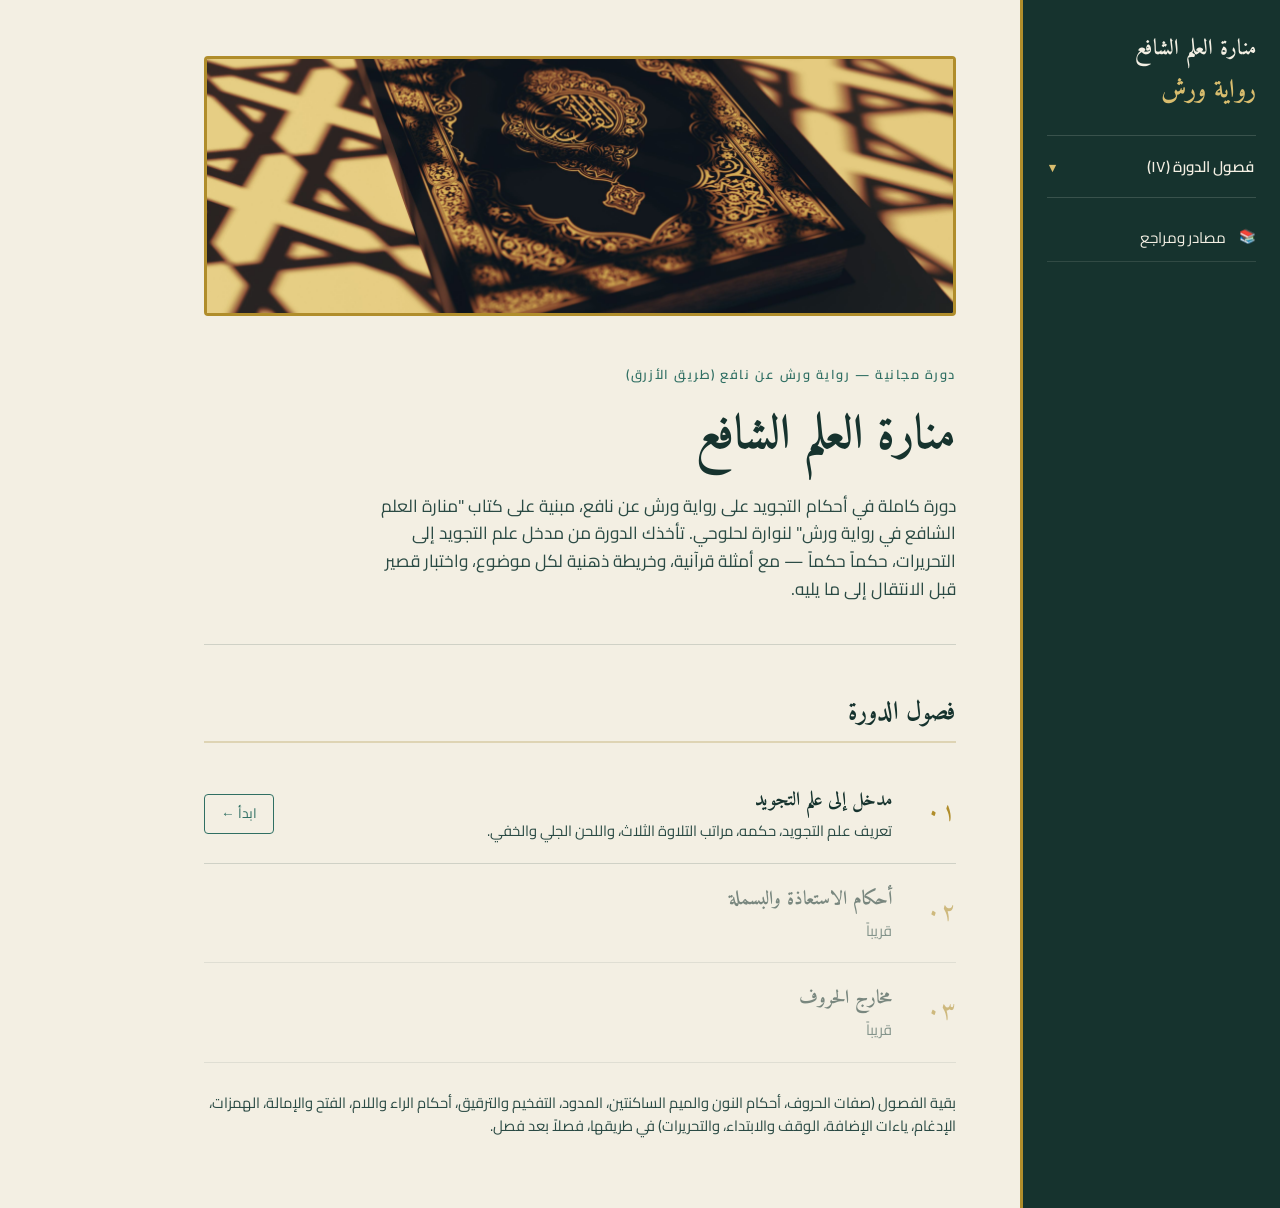
==== index.html @ 89c5d37a "Add files via upload" ====
<!DOCTYPE html>
<html lang="ar" dir="rtl">
<head>
<meta charset="UTF-8">
<meta name="viewport" content="width=device-width, initial-scale=1.0">
<title>منارة العلم الشافع — دورة رواية ورش عن نافع</title>
<link rel="stylesheet" href="style.css">
</head>
<body>

<div class="shell">
  <aside class="sidebar">
    <p class="brand">منارة العلم الشافع<span>رواية ورش</span></p>

    <button class="lessons-toggle" id="lessons-toggle-btn" onclick="toggleLessons()">
      <span>فصول الدورة (١٧)</span>
      <span class="chevron">▾</span>
    </button>
    <div class="lessons-list" id="lessons-list">
    <nav>
      <a class="chapter" href="madkhal.html" data-chapter="madkhal"><span class="num">٠١</span> مدخل إلى علم التجويد <span class="check">✓</span></a>
      <span class="chapter" style="opacity:.5"><span class="num">٠٢</span> الاستعاذة والبسملة (قريباً)</span>
      <span class="chapter" style="opacity:.5"><span class="num">٠٣</span> مخارج الحروف (قريباً)</span>
      <span class="chapter" style="opacity:.5"><span class="num">٠٤</span> صفات الحروف (قريباً)</span>
      <span class="chapter" style="opacity:.5"><span class="num">٠٥</span> النون الساكنة والتنوين (قريباً)</span>
      <span class="chapter" style="opacity:.5"><span class="num">٠٦</span> الميم الساكنة (قريباً)</span>
      <span class="chapter" style="opacity:.5"><span class="num">٠٧</span> المدود (قريباً)</span>
      <span class="chapter" style="opacity:.5"><span class="num">٠٨</span> التفخيم والترقيق (قريباً)</span>
      <span class="chapter" style="opacity:.5"><span class="num">٠٩</span> أحكام الراء (قريباً)</span>
      <span class="chapter" style="opacity:.5"><span class="num">١٠</span> أحكام اللام (قريباً)</span>
      <span class="chapter" style="opacity:.5"><span class="num">١١</span> الفتح والإمالة (قريباً)</span>
      <span class="chapter" style="opacity:.5"><span class="num">١٢</span> همزة الوصل (قريباً)</span>
      <span class="chapter" style="opacity:.5"><span class="num">١٣</span> همزة القطع (قريباً)</span>
      <span class="chapter" style="opacity:.5"><span class="num">١٤</span> الإدغام (قريباً)</span>
      <span class="chapter" style="opacity:.5"><span class="num">١٥</span> ياءات الإضافة (قريباً)</span>
      <span class="chapter" style="opacity:.5"><span class="num">١٦</span> الوقف والابتداء (قريباً)</span>
      <span class="chapter" style="opacity:.5"><span class="num">١٧</span> التحريرات (قريباً)</span>
    </nav>
    </div>
    <div class="sidebar-links">
      <a class="chapter" href="resources.html"><span class="num">📚</span> مصادر ومراجع</a>
    </div>
  </aside>

  <main>
    <section class="hero">
      <img class="header-photo" src="header.jpg" alt="صورة رأسية لموقع منارة العلم الشافع">
      <p class="eyebrow">دورة مجانية — رواية ورش عن نافع (طريق الأزرق)</p>
      <h1>منارة العلم الشافع</h1>
      <p class="lead">دورة كاملة في أحكام التجويد على رواية ورش عن نافع، مبنية على كتاب "منارة
        العلم الشافع في رواية ورش" لنوارة لحلوحي. تأخذك الدورة من مدخل علم التجويد إلى
        التحريرات، حكماً حكماً — مع أمثلة قرآنية، وخريطة ذهنية لكل موضوع، واختبار قصير قبل
        الانتقال إلى ما يليه.</p>
    </section>

    <h2>فصول الدورة</h2>
    <div class="toc">

      <div class="toc-item">
        <div class="num">٠١</div>
        <div class="body">
          <h3>مدخل إلى علم التجويد</h3>
          <p>تعريف علم التجويد، حكمه، مراتب التلاوة الثلاث، واللحن الجلي والخفي.</p>
        </div>
        <a class="go" href="madkhal.html">ابدأ ←</a>
      </div>

      <div class="toc-item" style="opacity:.55">
        <div class="num">٠٢</div>
        <div class="body">
          <h3>أحكام الاستعاذة والبسملة</h3>
          <p>قريباً</p>
        </div>
      </div>

      <div class="toc-item" style="opacity:.55">
        <div class="num">٠٣</div>
        <div class="body">
          <h3>مخارج الحروف</h3>
          <p>قريباً</p>
        </div>
      </div>

    </div>

    <p style="margin-top:28px; color:var(--ink-soft); font-size:0.92rem;">بقية الفصول (صفات
      الحروف، أحكام النون والميم الساكنتين، المدود، التفخيم والترقيق، أحكام الراء واللام،
      الفتح والإمالة، الهمزات، الإدغام، ياءات الإضافة، الوقف والابتداء، والتحريرات) في طريقها،
      فصلاً بعد فصل.</p>
  </main>
</div>

<script src="main.js"></script>
</body>
</html>
---- style.css ----
/* ============================================================
   Ahkam al-Tajweed — Course design system
   A manuscript-inspired identity: parchment page, deep teal ink,
   brass-gold accents, radial "illuminated" mind-map diagrams.
   ============================================================ */

@import url('https://fonts.googleapis.com/css2?family=Amiri:wght@400;700&family=Cairo:wght@400;500;600;700&display=swap');

:root{
  --ink:        #16332E;
  --ink-soft:   #2A4A44;
  --paper:      #F3EFE3;
  --paper-2:    #E9E2CC;
  --paper-3:    #DED4B4;
  --gold:       #B08D2B;
  --gold-light: #D9BD6E;
  --teal:       #2F6F63;
  --teal-light: #4C8C7E;
  --correct:    #3E7A4E;
  --wrong:      #A13D3D;

  --font-display: 'Amiri', serif;
  --font-arabic:  'Amiri', serif;
  --font-body:    'Cairo', sans-serif;

  --radius: 4px;
  --border: 1px solid rgba(22,51,46,0.16);
}

*{ box-sizing: border-box; }

html{ scroll-behavior: smooth; }

body{
  margin:0;
  background: var(--paper);
  color: var(--ink);
  font-family: var(--font-body);
  line-height: 1.6;
  -webkit-font-smoothing: antialiased;
}

a{ color: var(--teal); text-decoration: none; }
a:hover{ color: var(--gold); }
a:focus-visible, button:focus-visible, input:focus-visible{
  outline: 2px solid var(--gold);
  outline-offset: 2px;
}

img, svg{ max-width: 100%; }

/* ---------- layout shell ---------- */
.shell{
  display: grid;
  grid-template-columns: 260px 1fr;
  min-height: 100vh;
}

@media (max-width: 860px){
  .shell{ grid-template-columns: 1fr; }
}

.sidebar{
  background: var(--ink);
  color: var(--paper);
  padding: 32px 24px;
  border-inline-end: 3px solid var(--gold);
}

@media (max-width: 860px){
  .sidebar{ border-inline-end:none; border-bottom: 3px solid var(--gold); }
}

.sidebar .brand{
  font-family: var(--font-display);
  font-size: 1.35rem;
  font-weight: 600;
  letter-spacing: 0.01em;
  color: var(--paper);
  margin: 0 0 2px;
}

.sidebar .brand span{
  display:block;
  font-family: var(--font-arabic);
  font-size: 1.6rem;
  color: var(--gold-light);
  margin-top: 4px;
}

.sidebar nav{ margin-top: 0; }

.lessons-toggle{
  display:flex;
  justify-content:space-between;
  align-items:center;
  gap: 10px;
  width:100%;
  background:none;
  border:none;
  border-top: 1px solid rgba(243,239,227,0.16);
  border-bottom: 1px solid rgba(243,239,227,0.16);
  color: var(--paper);
  font-family: var(--font-body);
  font-size: 0.95rem;
  font-weight:600;
  text-align: right;
  padding: 16px 2px;
  margin-top: 24px;
  cursor:pointer;
}
.lessons-toggle:hover{ color: var(--gold-light); }
.lessons-toggle .chevron{
  color: var(--gold-light);
  font-size: 0.8rem;
  flex-shrink:0;
  transition: transform .25s ease;
}
.lessons-toggle.open .chevron{ transform: rotate(180deg); }

.lessons-list{
  max-height: 0;
  overflow: hidden;
  transition: max-height .35s ease;
}
.lessons-list.open{ max-height: 900px; }

.sidebar-links{ margin-top: 18px; }

.sidebar .chapter{
  display:block;
  padding: 10px 0;
  border-bottom: 1px solid rgba(243,239,227,0.12);
  color: var(--paper);
  font-size: 0.95rem;
  display:flex;
  align-items:center;
  gap:10px;
}

.sidebar .chapter .num{
  font-family: var(--font-display);
  color: var(--gold-light);
  font-size: 0.85rem;
  min-width: 20px;
}

.sidebar .chapter:hover{ color: var(--gold-light); }
.sidebar .chapter.active{ color: var(--gold-light); font-weight:600; }
.sidebar .chapter .check{
  margin-inline-start:auto;
  color: var(--gold-light);
  font-size: 0.85rem;
  opacity: 0;
}
.sidebar .chapter.done .check{ opacity: 1; }

.sidebar .back{
  display:inline-block;
  margin-top: 28px;
  font-size: 0.85rem;
  color: var(--paper-3);
}

main{ padding: 56px 64px; max-width: 880px; }
@media (max-width: 860px){ main{ padding: 36px 24px; } }

/* ---------- header photo ---------- */
.header-photo{
  width: 100%;
  height: 260px;
  object-fit: cover;
  border-radius: var(--radius);
  border: 3px solid var(--gold);
  margin-bottom: 28px;
}
@media (max-width: 860px){
  .header-photo{ height: 180px; }
}

/* ---------- hero ---------- */
.hero{ position: relative; padding-bottom: 24px; margin-bottom: 40px; border-bottom: var(--border); }

.hero .eyebrow{
  font-size: 0.8rem;
  letter-spacing: 0.12em;
  text-transform: uppercase;
  color: var(--teal);
  font-weight: 600;
}

.hero h1{
  font-family: var(--font-display);
  font-size: clamp(2.1rem, 4vw, 3rem);
  margin: 10px 0 6px;
  font-weight: 600;
  color: var(--ink);
}

.hero .arabic-word{
  font-family: var(--font-arabic);
  font-size: clamp(2.6rem, 6vw, 4.2rem);
  color: var(--gold);
  line-height: 1;
  margin: 4px 0 18px;
}

.hero p.lead{
  font-size: 1.08rem;
  max-width: 60ch;
  color: var(--ink-soft);
}

/* ---------- content blocks ---------- */
h2{
  font-family: var(--font-display);
  font-size: 1.6rem;
  margin-top: 48px;
  padding-bottom: 8px;
  border-bottom: 2px solid var(--paper-3);
  font-weight: 600;
}

h3{ font-family: var(--font-display); font-size: 1.2rem; font-weight: 600; margin-top: 28px; }

.card{
  background: var(--paper-2);
  border: var(--border);
  border-radius: var(--radius);
  padding: 22px 24px;
  margin: 18px 0;
}

.rule-card{
  background: var(--paper-2);
  border-inline-start: 4px solid var(--gold);
  border-radius: var(--radius);
  padding: 18px 22px;
  margin: 16px 0;
}

.rule-card h3{ margin-top:0; display:flex; gap:12px; align-items:baseline; }
.rule-card .arabic{ font-family: var(--font-arabic); font-size: 1.4rem; color: var(--teal); }

.example{
  font-family: var(--font-arabic);
  font-size: 1.6rem;
  color: var(--ink);
  background: var(--paper);
  border: 1px dashed var(--paper-3);
  border-radius: var(--radius);
  padding: 12px 16px;
  margin: 10px 0;
  direction: rtl;
}

.example .translit{
  display:block;
  font-family: var(--font-body);
  font-size: 0.85rem;
  color: var(--ink-soft);
  margin-top: 6px;
}

table.letters{
  border-collapse: collapse;
  margin: 14px 0;
}
table.letters td{
  font-family: var(--font-arabic);
  font-size: 1.5rem;
  padding: 6px 12px;
  border: 1px solid var(--paper-3);
  text-align:center;
}

/* chapter index on homepage */
.toc{ margin-top: 20px; }
.toc-item{
  display:flex;
  align-items:center;
  gap: 20px;
  padding: 20px 0;
  border-bottom: var(--border);
}
.toc-item .num{
  font-family: var(--font-display);
  font-size: 1.6rem;
  color: var(--gold);
  min-width: 44px;
}
.toc-item .body{ flex:1; }
.toc-item h3{ margin: 0 0 4px; }
.toc-item p{ margin:0; color: var(--ink-soft); font-size: 0.92rem; }
.toc-item .go{
  border: 1px solid var(--teal);
  color: var(--teal);
  padding: 8px 16px;
  border-radius: var(--radius);
  font-size: 0.85rem;
  white-space: nowrap;
}
.toc-item .go:hover{ background: var(--teal); color: var(--paper); }

/* mind map section */
.mindmap-wrap{
  background: var(--paper);
  border: var(--border);
  border-radius: var(--radius);
  padding: 12px;
  margin: 20px 0 8px;
}

/* ---------- resources page ---------- */
.resource-card{
  background: var(--paper-2);
  border: var(--border);
  border-radius: var(--radius);
  padding: 22px 24px;
  margin: 18px 0;
}
.resource-card h3{ margin-top:0; }
.resource-card .meta{
  font-size: 0.85rem;
  color: var(--teal);
  font-weight: 600;
  margin-bottom: 10px;
}
.resource-card .level{
  display:inline-block;
  background: var(--paper);
  border: 1px solid var(--gold);
  color: var(--gold);
  font-size: 0.75rem;
  padding: 2px 10px;
  border-radius: 20px;
  margin-inline-start: 8px;
}
.resource-links{ display:flex; flex-wrap:wrap; gap:10px; margin-top: 14px; }
.resource-links a{
  border: 1px solid var(--teal);
  color: var(--teal);
  padding: 7px 14px;
  border-radius: var(--radius);
  font-size: 0.85rem;
}
.resource-links a:hover{ background: var(--teal); color: var(--paper); }

/* ---------- quiz ---------- */
.quiz-question{
  background: var(--paper-2);
  border: var(--border);
  border-radius: var(--radius);
  padding: 20px 22px;
  margin: 16px 0;
}
.quiz-question p.q-text{ font-weight: 600; margin: 0 0 12px; }
.quiz-question .options{ display:flex; flex-direction:column; gap:8px; }
.quiz-question label{
  display:flex;
  align-items:center;
  gap: 10px;
  padding: 10px 12px;
  border: 1px solid var(--paper-3);
  border-radius: var(--radius);
  cursor:pointer;
  background: var(--paper);
}
.quiz-question label:hover{ border-color: var(--gold); }
.quiz-question label.correct{ border-color: var(--correct); background: rgba(62,122,78,0.12); }
.quiz-question label.wrong{ border-color: var(--wrong); background: rgba(161,61,61,0.1); }
.quiz-question label input{ accent-color: var(--teal); }

.quiz-actions{ margin: 24px 0; display:flex; gap:12px; align-items:center; }

button.primary{
  background: var(--ink);
  color: var(--paper);
  border: none;
  padding: 12px 22px;
  border-radius: var(--radius);
  font-family: var(--font-body);
  font-weight: 600;
  font-size: 0.95rem;
  cursor: pointer;
}
button.primary:hover{ background: var(--teal); }

#quiz-result{
  font-family: var(--font-display);
  font-size: 1.1rem;
  margin-top: 10px;
}

.next-link{
  display:inline-block;
  margin-top: 40px;
  padding-top: 20px;
  border-top: var(--border);
  font-family: var(--font-display);
  font-size: 1.05rem;
}
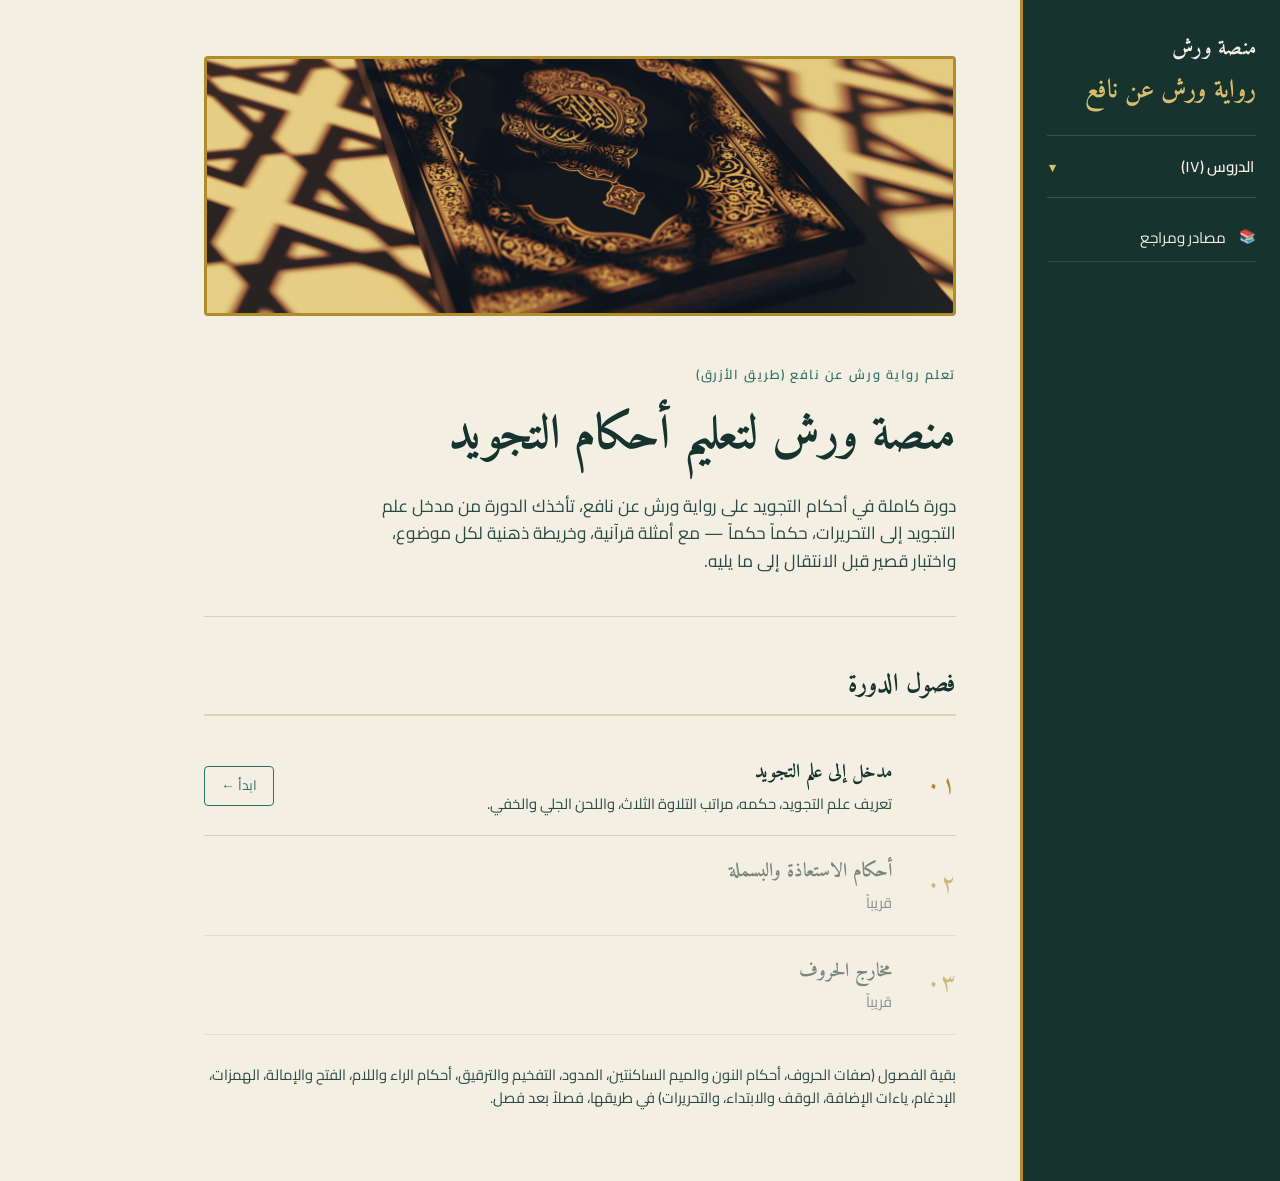
==== commit f1739aaa: "Update index.html" ====
--- a/index.html
+++ b/index.html
@@ -3,17 +3,17 @@
 <head>
 <meta charset="UTF-8">
 <meta name="viewport" content="width=device-width, initial-scale=1.0">
-<title>منارة العلم الشافع — دورة رواية ورش عن نافع</title>
+<title>منصة ورش</title>
 <link rel="stylesheet" href="style.css">
 </head>
 <body>
 
 <div class="shell">
   <aside class="sidebar">
-    <p class="brand">منارة العلم الشافع<span>رواية ورش</span></p>
+    <p class="brand">منصة ورش<span>رواية ورش عن نافع</span></p>
 
     <button class="lessons-toggle" id="lessons-toggle-btn" onclick="toggleLessons()">
-      <span>فصول الدورة (١٧)</span>
+      <span>الدروس (١٧)</span>
       <span class="chevron">▾</span>
     </button>
     <div class="lessons-list" id="lessons-list">
@@ -45,10 +45,9 @@
   <main>
     <section class="hero">
       <img class="header-photo" src="header.jpg" alt="صورة رأسية لموقع منارة العلم الشافع">
-      <p class="eyebrow">دورة مجانية — رواية ورش عن نافع (طريق الأزرق)</p>
-      <h1>منارة العلم الشافع</h1>
-      <p class="lead">دورة كاملة في أحكام التجويد على رواية ورش عن نافع، مبنية على كتاب "منارة
-        العلم الشافع في رواية ورش" لنوارة لحلوحي. تأخذك الدورة من مدخل علم التجويد إلى
+      <p class="eyebrow">تعلم رواية ورش عن نافع (طريق الأزرق)</p>
+      <h1>منصة ورش لتعليم أحكام التجويد</h1>
+      <p class="lead">دورة كاملة في أحكام التجويد على رواية ورش عن نافع، تأخذك الدورة من مدخل علم التجويد إلى
         التحريرات، حكماً حكماً — مع أمثلة قرآنية، وخريطة ذهنية لكل موضوع، واختبار قصير قبل
         الانتقال إلى ما يليه.</p>
     </section>
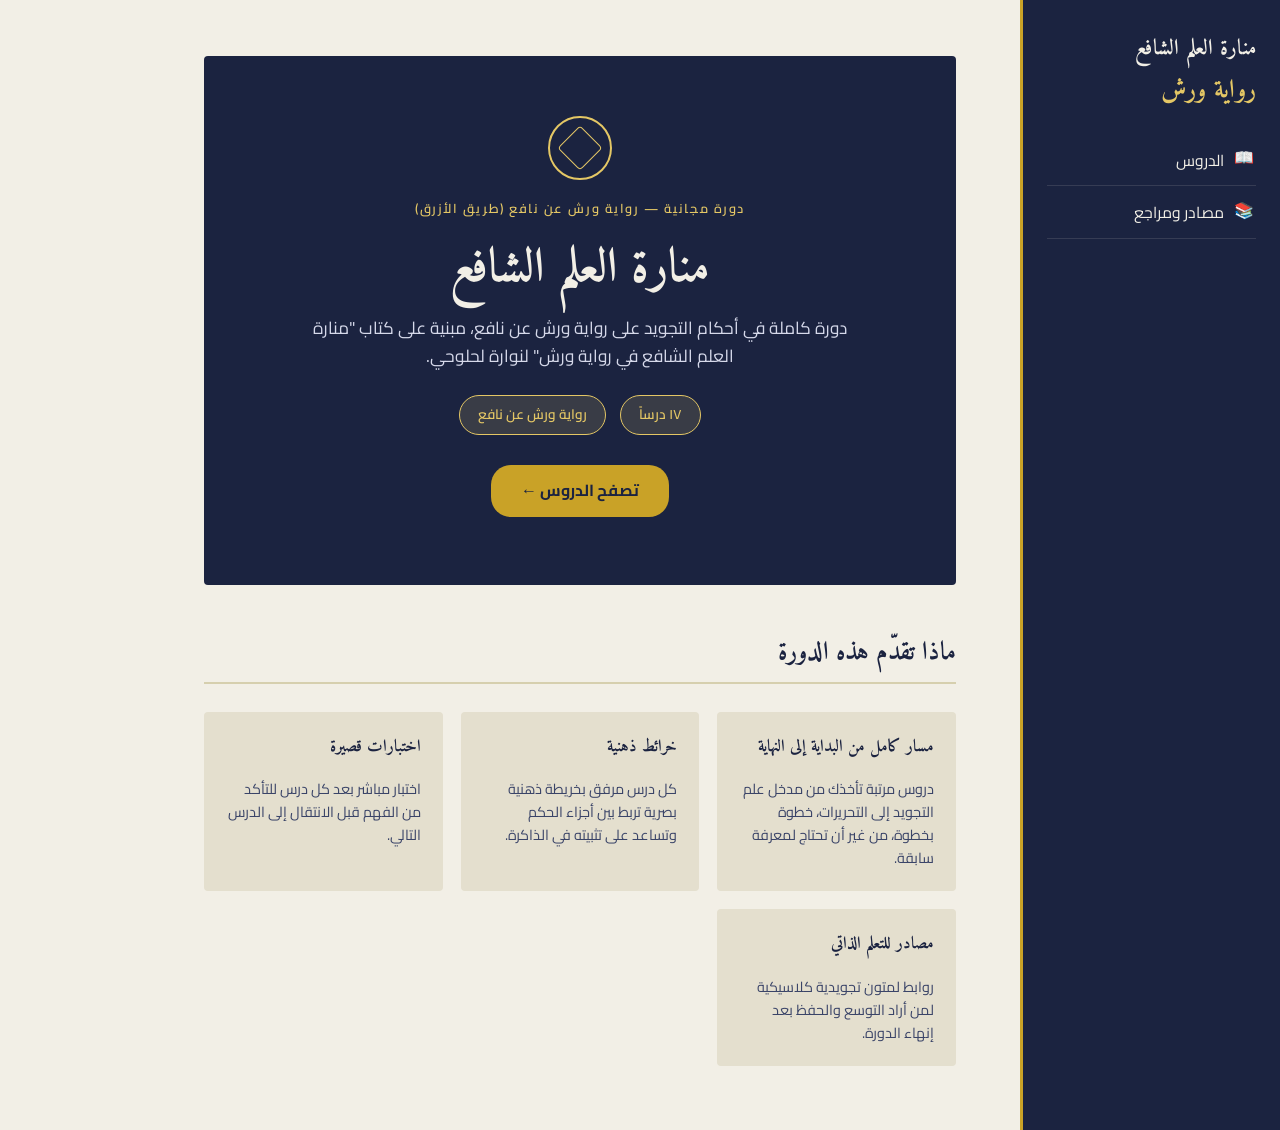
==== commit 503ed7cf: "Add files via upload" ====
--- a/index.html
+++ b/index.html
@@ -3,89 +3,55 @@
 <head>
 <meta charset="UTF-8">
 <meta name="viewport" content="width=device-width, initial-scale=1.0">
-<title>منصة ورش</title>
+<title>منارة العلم الشافع — دورة رواية ورش عن نافع</title>
 <link rel="stylesheet" href="style.css">
 </head>
 <body>
 
 <div class="shell">
   <aside class="sidebar">
-    <p class="brand">منصة ورش<span>رواية ورش عن نافع</span></p>
-
-    <button class="lessons-toggle" id="lessons-toggle-btn" onclick="toggleLessons()">
-      <span>الدروس (١٧)</span>
-      <span class="chevron">▾</span>
-    </button>
-    <div class="lessons-list" id="lessons-list">
+    <p class="brand">منارة العلم الشافع<span>رواية ورش</span></p>
     <nav>
-      <a class="chapter" href="madkhal.html" data-chapter="madkhal"><span class="num">٠١</span> مدخل إلى علم التجويد <span class="check">✓</span></a>
-      <span class="chapter" style="opacity:.5"><span class="num">٠٢</span> الاستعاذة والبسملة (قريباً)</span>
-      <span class="chapter" style="opacity:.5"><span class="num">٠٣</span> مخارج الحروف (قريباً)</span>
-      <span class="chapter" style="opacity:.5"><span class="num">٠٤</span> صفات الحروف (قريباً)</span>
-      <span class="chapter" style="opacity:.5"><span class="num">٠٥</span> النون الساكنة والتنوين (قريباً)</span>
-      <span class="chapter" style="opacity:.5"><span class="num">٠٦</span> الميم الساكنة (قريباً)</span>
-      <span class="chapter" style="opacity:.5"><span class="num">٠٧</span> المدود (قريباً)</span>
-      <span class="chapter" style="opacity:.5"><span class="num">٠٨</span> التفخيم والترقيق (قريباً)</span>
-      <span class="chapter" style="opacity:.5"><span class="num">٠٩</span> أحكام الراء (قريباً)</span>
-      <span class="chapter" style="opacity:.5"><span class="num">١٠</span> أحكام اللام (قريباً)</span>
-      <span class="chapter" style="opacity:.5"><span class="num">١١</span> الفتح والإمالة (قريباً)</span>
-      <span class="chapter" style="opacity:.5"><span class="num">١٢</span> همزة الوصل (قريباً)</span>
-      <span class="chapter" style="opacity:.5"><span class="num">١٣</span> همزة القطع (قريباً)</span>
-      <span class="chapter" style="opacity:.5"><span class="num">١٤</span> الإدغام (قريباً)</span>
-      <span class="chapter" style="opacity:.5"><span class="num">١٥</span> ياءات الإضافة (قريباً)</span>
-      <span class="chapter" style="opacity:.5"><span class="num">١٦</span> الوقف والابتداء (قريباً)</span>
-      <span class="chapter" style="opacity:.5"><span class="num">١٧</span> التحريرات (قريباً)</span>
+      <a class="chapter" href="duroos.html"><span class="num">📖</span> الدروس</a>
+      <a class="chapter" href="resources.html"><span class="num">📚</span> مصادر ومراجع</a>
     </nav>
-    </div>
-    <div class="sidebar-links">
-      <a class="chapter" href="resources.html"><span class="num">📚</span> مصادر ومراجع</a>
-    </div>
   </aside>
 
   <main>
-    <section class="hero">
-      <img class="header-photo" src="header.jpg" alt="صورة رأسية لموقع منارة العلم الشافع">
-      <p class="eyebrow">تعلم رواية ورش عن نافع (طريق الأزرق)</p>
-      <h1>منصة ورش لتعليم أحكام التجويد</h1>
-      <p class="lead">دورة كاملة في أحكام التجويد على رواية ورش عن نافع، تأخذك الدورة من مدخل علم التجويد إلى
-        التحريرات، حكماً حكماً — مع أمثلة قرآنية، وخريطة ذهنية لكل موضوع، واختبار قصير قبل
-        الانتقال إلى ما يليه.</p>
+    <section class="hero hero-centered">
+      <div class="medallion"></div>
+      <p class="eyebrow">دورة مجانية — رواية ورش عن نافع (طريق الأزرق)</p>
+      <h1>منارة العلم الشافع</h1>
+      <p class="lead">دورة كاملة في أحكام التجويد على رواية ورش عن نافع، مبنية على كتاب "منارة
+        العلم الشافع في رواية ورش" لنوارة لحلوحي.</p>
+      <div class="hero-badges">
+        <span class="hero-badge">١٧ درساً</span>
+        <span class="hero-badge">رواية ورش عن نافع</span>
+      </div>
+      <a class="hero-cta" href="duroos.html">تصفح الدروس ←</a>
     </section>
 
-    <h2>فصول الدورة</h2>
-    <div class="toc">
-
-      <div class="toc-item">
-        <div class="num">٠١</div>
-        <div class="body">
-          <h3>مدخل إلى علم التجويد</h3>
-          <p>تعريف علم التجويد، حكمه، مراتب التلاوة الثلاث، واللحن الجلي والخفي.</p>
-        </div>
-        <a class="go" href="madkhal.html">ابدأ ←</a>
+    <h2>ماذا تقدّم هذه الدورة</h2>
+    <div class="glimpse-grid">
+      <div class="glimpse-card">
+        <h3>مسار كامل من البداية إلى النهاية</h3>
+        <p>دروس مرتبة تأخذك من مدخل علم التجويد إلى التحريرات، خطوة بخطوة، من غير أن تحتاج
+          لمعرفة سابقة.</p>
       </div>
-
-      <div class="toc-item" style="opacity:.55">
-        <div class="num">٠٢</div>
-        <div class="body">
-          <h3>أحكام الاستعاذة والبسملة</h3>
-          <p>قريباً</p>
-        </div>
+      <div class="glimpse-card">
+        <h3>خرائط ذهنية</h3>
+        <p>كل درس مرفق بخريطة ذهنية بصرية تربط بين أجزاء الحكم وتساعد على تثبيته في الذاكرة.</p>
       </div>
-
-      <div class="toc-item" style="opacity:.55">
-        <div class="num">٠٣</div>
-        <div class="body">
-          <h3>مخارج الحروف</h3>
-          <p>قريباً</p>
-        </div>
+      <div class="glimpse-card">
+        <h3>اختبارات قصيرة</h3>
+        <p>اختبار مباشر بعد كل درس للتأكد من الفهم قبل الانتقال إلى الدرس التالي.</p>
       </div>
-
+      <div class="glimpse-card">
+        <h3>مصادر للتعلم الذاتي</h3>
+        <p>روابط لمتون تجويدية كلاسيكية لمن أراد التوسع والحفظ بعد إنهاء الدورة.</p>
+      </div>
     </div>
 
-    <p style="margin-top:28px; color:var(--ink-soft); font-size:0.92rem;">بقية الفصول (صفات
-      الحروف، أحكام النون والميم الساكنتين، المدود، التفخيم والترقيق، أحكام الراء واللام،
-      الفتح والإمالة، الهمزات، الإدغام، ياءات الإضافة، الوقف والابتداء، والتحريرات) في طريقها،
-      فصلاً بعد فصل.</p>
   </main>
 </div>
 
--- a/style.css
+++ b/style.css
@@ -7,15 +7,15 @@
 @import url('https://fonts.googleapis.com/css2?family=Amiri:wght@400;700&family=Cairo:wght@400;500;600;700&display=swap');
 
 :root{
-  --ink:        #16332E;
-  --ink-soft:   #2A4A44;
-  --paper:      #F3EFE3;
-  --paper-2:    #E9E2CC;
-  --paper-3:    #DED4B4;
-  --gold:       #B08D2B;
-  --gold-light: #D9BD6E;
-  --teal:       #2F6F63;
-  --teal-light: #4C8C7E;
+  --ink:        #1B2340;
+  --ink-soft:   #3A4468;
+  --paper:      #F2EFE6;
+  --paper-2:    #E4DFCE;
+  --paper-3:    #D6CFAE;
+  --gold:       #C9A227;
+  --gold-light: #E4C765;
+  --teal:       #35459A;
+  --teal-light: #5A69B8;
   --correct:    #3E7A4E;
   --wrong:      #A13D3D;
 
@@ -24,7 +24,7 @@
   --font-body:    'Cairo', sans-serif;
 
   --radius: 4px;
-  --border: 1px solid rgba(22,51,46,0.16);
+  --border: 1px solid rgba(27,35,64,0.16);
 }
 
 *{ box-sizing: border-box; }
@@ -88,51 +88,14 @@
   margin-top: 4px;
 }
 
-.sidebar nav{ margin-top: 0; }
-
-.lessons-toggle{
-  display:flex;
-  justify-content:space-between;
-  align-items:center;
-  gap: 10px;
-  width:100%;
-  background:none;
-  border:none;
-  border-top: 1px solid rgba(243,239,227,0.16);
-  border-bottom: 1px solid rgba(243,239,227,0.16);
-  color: var(--paper);
-  font-family: var(--font-body);
-  font-size: 0.95rem;
-  font-weight:600;
-  text-align: right;
-  padding: 16px 2px;
-  margin-top: 24px;
-  cursor:pointer;
-}
-.lessons-toggle:hover{ color: var(--gold-light); }
-.lessons-toggle .chevron{
-  color: var(--gold-light);
-  font-size: 0.8rem;
-  flex-shrink:0;
-  transition: transform .25s ease;
-}
-.lessons-toggle.open .chevron{ transform: rotate(180deg); }
-
-.lessons-list{
-  max-height: 0;
-  overflow: hidden;
-  transition: max-height .35s ease;
-}
-.lessons-list.open{ max-height: 900px; }
-
-.sidebar-links{ margin-top: 18px; }
+.sidebar nav{ margin-top: 24px; display:flex; flex-direction:column; gap:2px; }
 
 .sidebar .chapter{
   display:block;
-  padding: 10px 0;
+  padding: 12px 2px;
   border-bottom: 1px solid rgba(243,239,227,0.12);
   color: var(--paper);
-  font-size: 0.95rem;
+  font-size: 0.98rem;
   display:flex;
   align-items:center;
   gap:10px;
@@ -141,19 +104,11 @@
 .sidebar .chapter .num{
   font-family: var(--font-display);
   color: var(--gold-light);
-  font-size: 0.85rem;
-  min-width: 20px;
+  font-size: 1rem;
 }
 
 .sidebar .chapter:hover{ color: var(--gold-light); }
 .sidebar .chapter.active{ color: var(--gold-light); font-weight:600; }
-.sidebar .chapter .check{
-  margin-inline-start:auto;
-  color: var(--gold-light);
-  font-size: 0.85rem;
-  opacity: 0;
-}
-.sidebar .chapter.done .check{ opacity: 1; }
 
 .sidebar .back{
   display:inline-block;
@@ -210,6 +165,106 @@
   max-width: 60ch;
   color: var(--ink-soft);
 }
+
+/* ---------- centered hero (homepage) ---------- */
+.hero-centered{
+  text-align:center;
+  background: var(--ink);
+  color: var(--paper);
+  padding: 60px 40px 68px;
+  border-radius: var(--radius);
+  margin-bottom: 40px;
+  border-bottom: none;
+}
+.medallion{
+  width:64px; height:64px; margin:0 auto 18px;
+  border:2px solid var(--gold-light);
+  border-radius:50%;
+  display:flex; align-items:center; justify-content:center;
+}
+.medallion::before{ content:''; width:30px; height:30px; border:1.5px solid var(--gold-light); border-radius:4px; transform:rotate(45deg); }
+.hero-centered .eyebrow{ color: var(--gold-light); }
+.hero-centered h1{ color: var(--paper); }
+.hero-centered p.lead{ color:#D6D9EA; max-width:56ch; margin:0 auto; }
+.hero-badges{ display:flex; gap:14px; margin-top:26px; justify-content:center; flex-wrap:wrap; }
+.hero-badge{
+  background:rgba(228,199,101,0.15);
+  border:1px solid var(--gold-light);
+  color:var(--gold-light);
+  padding:8px 18px;
+  border-radius:20px;
+  font-size:0.85rem;
+  font-weight:600;
+}
+.hero-cta{
+  display:inline-block;
+  margin-top:30px;
+  background: var(--gold);
+  color: var(--ink);
+  font-weight:700;
+  padding:13px 30px;
+  border-radius:20px;
+  font-size:1rem;
+}
+.hero-cta:hover{ background: var(--gold-light); color: var(--ink); }
+
+/* ---------- glimpse cards ---------- */
+.glimpse-grid{
+  display:grid;
+  grid-template-columns:repeat(auto-fit,minmax(220px,1fr));
+  gap:18px;
+  margin: 28px 0 8px;
+}
+.glimpse-card{
+  background: var(--paper-2);
+  border-radius: var(--radius);
+  padding: 22px 22px;
+}
+.glimpse-card h3{ margin-top:0; font-size:1.05rem; }
+.glimpse-card p{ font-size:0.9rem; color:var(--ink-soft); margin:0; }
+
+/* ---------- timeline (full chapter list page) ---------- */
+.timeline{ position:relative; margin-top:24px; }
+.timeline::before{
+  content:'';
+  position:absolute;
+  right: 27px;
+  top: 6px;
+  bottom: 6px;
+  width: 2px;
+  background: var(--gold);
+}
+.tl-item{
+  position:relative;
+  padding-right: 60px;
+  padding-bottom: 30px;
+}
+.tl-item::before{
+  content:'';
+  position:absolute;
+  right: 20px;
+  top: 2px;
+  width: 16px;
+  height: 16px;
+  border-radius: 50%;
+  background: var(--paper);
+  border: 3px solid var(--gold);
+  box-sizing: border-box;
+}
+.tl-item.active::before{ background: var(--gold); }
+.tl-item.done::before{ background: var(--correct); border-color: var(--correct); }
+.tl-item .num{ font-family: var(--font-display); color: var(--gold); font-size: 0.85rem; font-weight:700; }
+.tl-item h3{ font-family: var(--font-display); margin: 4px 0; font-size: 1.1rem; }
+.tl-item p{ font-size: 0.88rem; color: var(--ink-soft); margin:0 0 8px; }
+.tl-item .go{
+  display:inline-block;
+  border: 1px solid var(--teal);
+  color: var(--teal);
+  padding: 6px 14px;
+  border-radius: var(--radius);
+  font-size: 0.82rem;
+}
+.tl-item .go:hover{ background: var(--teal); color: var(--paper); }
 
 /* ---------- content blocks ---------- */
 h2{
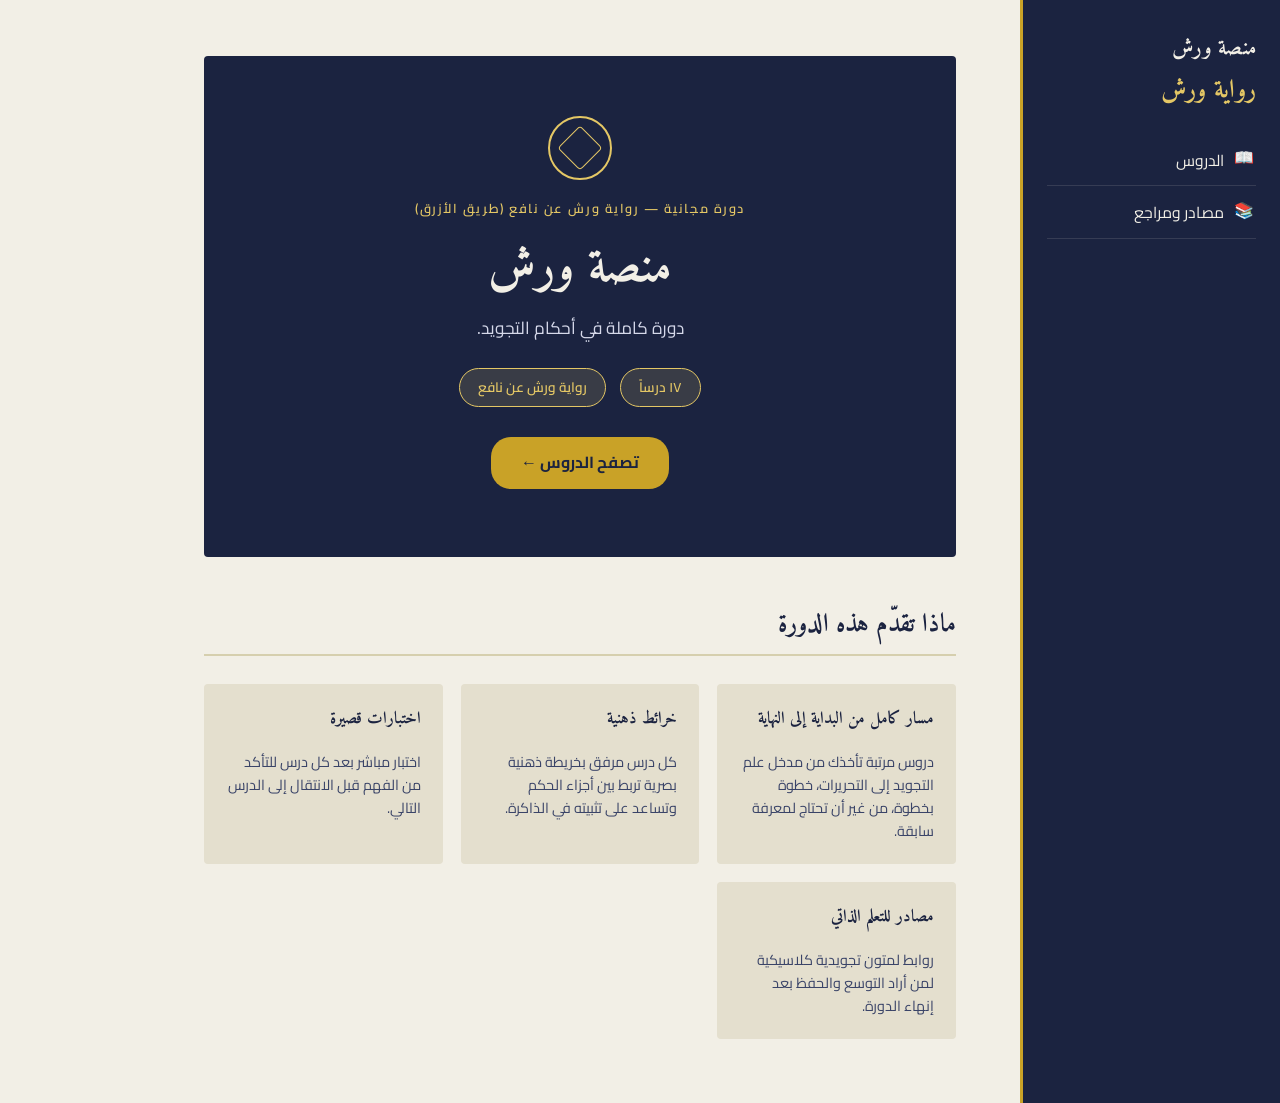
==== commit 69353350: "Update index.html" ====
--- a/index.html
+++ b/index.html
@@ -3,14 +3,14 @@
 <head>
 <meta charset="UTF-8">
 <meta name="viewport" content="width=device-width, initial-scale=1.0">
-<title>منارة العلم الشافع — دورة رواية ورش عن نافع</title>
+<title>منصة ورش — دورة رواية ورش عن نافع</title>
 <link rel="stylesheet" href="style.css">
 </head>
 <body>
 
 <div class="shell">
   <aside class="sidebar">
-    <p class="brand">منارة العلم الشافع<span>رواية ورش</span></p>
+    <p class="brand">منصة ورش<span>رواية ورش</span></p>
     <nav>
       <a class="chapter" href="duroos.html"><span class="num">📖</span> الدروس</a>
       <a class="chapter" href="resources.html"><span class="num">📚</span> مصادر ومراجع</a>
@@ -21,9 +21,8 @@
     <section class="hero hero-centered">
       <div class="medallion"></div>
       <p class="eyebrow">دورة مجانية — رواية ورش عن نافع (طريق الأزرق)</p>
-      <h1>منارة العلم الشافع</h1>
-      <p class="lead">دورة كاملة في أحكام التجويد على رواية ورش عن نافع، مبنية على كتاب "منارة
-        العلم الشافع في رواية ورش" لنوارة لحلوحي.</p>
+      <h1>منصة ورش</h1>
+      <p class="lead">دورة كاملة في أحكام التجويد.</p>
       <div class="hero-badges">
         <span class="hero-badge">١٧ درساً</span>
         <span class="hero-badge">رواية ورش عن نافع</span>
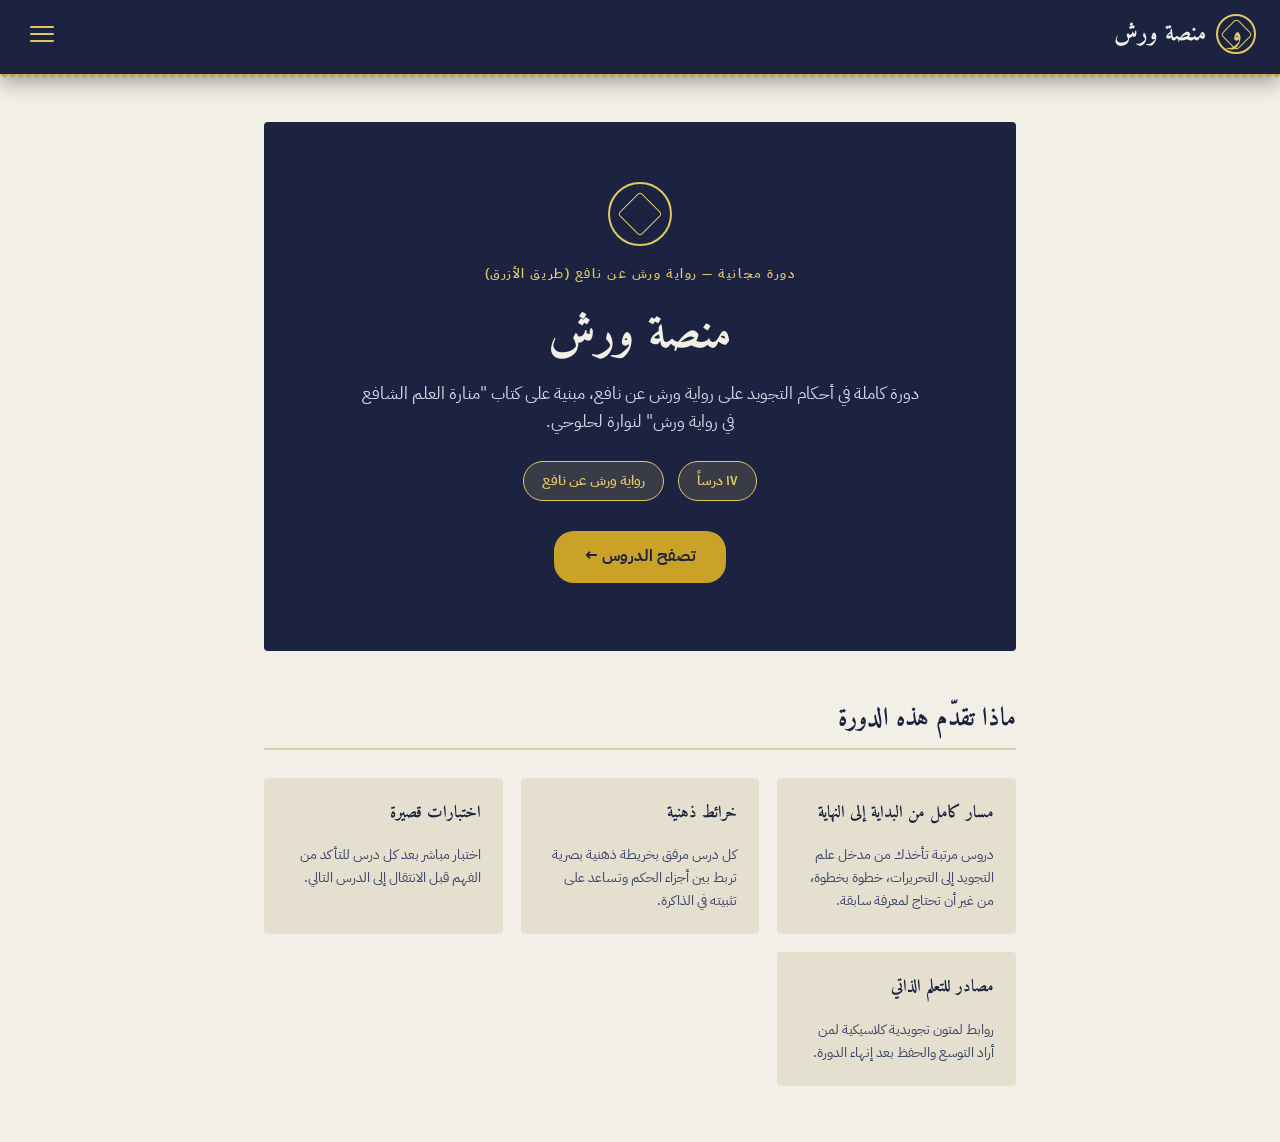
==== commit 45c03cc9: "Add files via upload" ====
--- a/index.html
+++ b/index.html
@@ -8,51 +8,58 @@
 </head>
 <body>
 
-<div class="shell">
-  <aside class="sidebar">
-    <p class="brand">منصة ورش<span>رواية ورش</span></p>
-    <nav>
-      <a class="chapter" href="duroos.html"><span class="num">📖</span> الدروس</a>
-      <a class="chapter" href="resources.html"><span class="num">📚</span> مصادر ومراجع</a>
-    </nav>
-  </aside>
+<div class="navbar-wrap">
+<div class="navbar">
+  <div class="nav-brand">
+    <div class="nav-logo">و</div>
+    <span>منصة ورش</span>
+  </div>
+  <button class="menu-btn" id="menu-btn" onclick="toggleDropdown()" aria-label="القائمة">
+    <span></span><span></span><span></span>
+  </button>
+</div>
+<div class="dropdown" id="nav-dropdown">
+  <a class="active" href="duroos.html">📖 الدروس</a>
+  <a href="resources.html">📚 مصادر ومراجع</a>
+</div>
+</div>
 
-  <main>
-    <section class="hero hero-centered">
-      <div class="medallion"></div>
-      <p class="eyebrow">دورة مجانية — رواية ورش عن نافع (طريق الأزرق)</p>
-      <h1>منصة ورش</h1>
-      <p class="lead">دورة كاملة في أحكام التجويد.</p>
-      <div class="hero-badges">
-        <span class="hero-badge">١٧ درساً</span>
-        <span class="hero-badge">رواية ورش عن نافع</span>
-      </div>
-      <a class="hero-cta" href="duroos.html">تصفح الدروس ←</a>
-    </section>
+<main>
+  <section class="hero hero-centered">
+    <div class="medallion"></div>
+    <p class="eyebrow">دورة مجانية — رواية ورش عن نافع (طريق الأزرق)</p>
+    <h1>منصة ورش</h1>
+    <p class="lead">دورة كاملة في أحكام التجويد على رواية ورش عن نافع، مبنية على كتاب "منارة
+      العلم الشافع في رواية ورش" لنوارة لحلوحي.</p>
+    <div class="hero-badges">
+      <span class="hero-badge">١٧ درساً</span>
+      <span class="hero-badge">رواية ورش عن نافع</span>
+    </div>
+    <a class="hero-cta" href="duroos.html">تصفح الدروس ←</a>
+  </section>
 
-    <h2>ماذا تقدّم هذه الدورة</h2>
-    <div class="glimpse-grid">
-      <div class="glimpse-card">
-        <h3>مسار كامل من البداية إلى النهاية</h3>
-        <p>دروس مرتبة تأخذك من مدخل علم التجويد إلى التحريرات، خطوة بخطوة، من غير أن تحتاج
-          لمعرفة سابقة.</p>
-      </div>
-      <div class="glimpse-card">
-        <h3>خرائط ذهنية</h3>
-        <p>كل درس مرفق بخريطة ذهنية بصرية تربط بين أجزاء الحكم وتساعد على تثبيته في الذاكرة.</p>
-      </div>
-      <div class="glimpse-card">
-        <h3>اختبارات قصيرة</h3>
-        <p>اختبار مباشر بعد كل درس للتأكد من الفهم قبل الانتقال إلى الدرس التالي.</p>
-      </div>
-      <div class="glimpse-card">
-        <h3>مصادر للتعلم الذاتي</h3>
-        <p>روابط لمتون تجويدية كلاسيكية لمن أراد التوسع والحفظ بعد إنهاء الدورة.</p>
-      </div>
+  <h2>ماذا تقدّم هذه الدورة</h2>
+  <div class="glimpse-grid">
+    <div class="glimpse-card">
+      <h3>مسار كامل من البداية إلى النهاية</h3>
+      <p>دروس مرتبة تأخذك من مدخل علم التجويد إلى التحريرات، خطوة بخطوة، من غير أن تحتاج
+        لمعرفة سابقة.</p>
     </div>
+    <div class="glimpse-card">
+      <h3>خرائط ذهنية</h3>
+      <p>كل درس مرفق بخريطة ذهنية بصرية تربط بين أجزاء الحكم وتساعد على تثبيته في الذاكرة.</p>
+    </div>
+    <div class="glimpse-card">
+      <h3>اختبارات قصيرة</h3>
+      <p>اختبار مباشر بعد كل درس للتأكد من الفهم قبل الانتقال إلى الدرس التالي.</p>
+    </div>
+    <div class="glimpse-card">
+      <h3>مصادر للتعلم الذاتي</h3>
+      <p>روابط لمتون تجويدية كلاسيكية لمن أراد التوسع والحفظ بعد إنهاء الدورة.</p>
+    </div>
+  </div>
 
-  </main>
-</div>
+</main>
 
 <script src="main.js"></script>
 </body>
--- a/style.css
+++ b/style.css
@@ -4,7 +4,7 @@
    brass-gold accents, radial "illuminated" mind-map diagrams.
    ============================================================ */
 
-@import url('https://fonts.googleapis.com/css2?family=Amiri:wght@400;700&family=Cairo:wght@400;500;600;700&display=swap');
+@import url('https://fonts.googleapis.com/css2?family=Amiri:wght@400;700&family=IBM+Plex+Sans+Arabic:wght@400;500;600;700&display=swap');
 
 :root{
   --ink:        #1B2340;
@@ -21,7 +21,7 @@
 
   --font-display: 'Amiri', serif;
   --font-arabic:  'Amiri', serif;
-  --font-body:    'Cairo', sans-serif;
+  --font-body:    'IBM Plex Sans Arabic', sans-serif;
 
   --radius: 4px;
   --border: 1px solid rgba(27,35,64,0.16);
@@ -49,76 +49,101 @@
 
 img, svg{ max-width: 100%; }
 
-/* ---------- layout shell ---------- */
-.shell{
-  display: grid;
-  grid-template-columns: 260px 1fr;
-  min-height: 100vh;
-}
-
-@media (max-width: 860px){
-  .shell{ grid-template-columns: 1fr; }
-}
-
-.sidebar{
+/* ---------- top navbar ---------- */
+.navbar-wrap{ position: relative; }
+
+.navbar{
+  position: sticky;
+  top: 0;
+  z-index: 50;
   background: var(--ink);
-  color: var(--paper);
-  padding: 32px 24px;
-  border-inline-end: 3px solid var(--gold);
-}
-
-@media (max-width: 860px){
-  .sidebar{ border-inline-end:none; border-bottom: 3px solid var(--gold); }
-}
-
-.sidebar .brand{
-  font-family: var(--font-display);
-  font-size: 1.35rem;
-  font-weight: 600;
-  letter-spacing: 0.01em;
-  color: var(--paper);
-  margin: 0 0 2px;
-}
-
-.sidebar .brand span{
-  display:block;
-  font-family: var(--font-arabic);
-  font-size: 1.6rem;
-  color: var(--gold-light);
-  margin-top: 4px;
-}
-
-.sidebar nav{ margin-top: 24px; display:flex; flex-direction:column; gap:2px; }
-
-.sidebar .chapter{
-  display:block;
-  padding: 12px 2px;
-  border-bottom: 1px solid rgba(243,239,227,0.12);
-  color: var(--paper);
-  font-size: 0.98rem;
+  box-shadow: 0 8px 20px rgba(0,0,0,0.35);
+  padding: 14px 24px 20px;
   display:flex;
   align-items:center;
-  gap:10px;
-}
-
-.sidebar .chapter .num{
-  font-family: var(--font-display);
-  color: var(--gold-light);
-  font-size: 1rem;
-}
-
-.sidebar .chapter:hover{ color: var(--gold-light); }
-.sidebar .chapter.active{ color: var(--gold-light); font-weight:600; }
-
-.sidebar .back{
+  justify-content:space-between;
+}
+.navbar::after{
+  content:'';
+  position:absolute;
+  left:0; right:0; bottom:-8px;
+  height:8px;
+  background:
+    linear-gradient(135deg, var(--gold) 25%, transparent 25%) -4px 0,
+    linear-gradient(225deg, var(--gold) 25%, transparent 25%) -4px 0;
+  background-size: 8px 8px;
+  background-repeat: repeat-x;
+  opacity: 0.9;
+}
+
+.nav-brand{ display:flex; align-items:center; gap:10px; }
+
+.nav-logo{
+  position:relative;
+  width:40px; height:40px;
+  border:2px solid var(--gold-light);
+  border-radius:50%;
+  display:flex; align-items:center; justify-content:center;
+  font-family: var(--font-display); font-weight:400; font-size:34px; color:var(--gold-light);
+  flex-shrink:0;
+  overflow:visible;
+}
+.nav-logo::before{
+  content:'';
+  position:absolute;
+  inset:0; margin:auto;
+  width:21px; height:21px;
+  border:1.5px solid var(--gold-light);
+  border-radius:4px;
+  transform:rotate(45deg);
+}
+/* Swap in a real logo image later: replace the .nav-logo div's contents with
+   <img src="logo.png" alt="..."> and this ::before/font styling becomes unused. */
+
+.nav-brand span{ font-family: var(--font-display); font-weight:700; font-size:1.5rem; color:var(--paper); }
+
+.menu-btn{
+  background:none; border:none; cursor:pointer;
+  display:flex; flex-direction:column; gap:5px;
+  padding: 6px;
+}
+.menu-btn span{ display:block; width:24px; height:2px; background:var(--gold-light); border-radius:2px; }
+
+.dropdown{
+  position:absolute;
+  top: 100%;
+  margin-top: 10px;
+  left: 16px;
+  background: var(--ink);
+  border: 1px solid rgba(201,162,39,0.35);
+  border-radius: 8px;
+  box-shadow: 0 8px 24px rgba(10,13,30,0.4);
+  min-width: 200px;
+  padding: 8px;
+  display:none;
+  flex-direction:column;
+  z-index: 60;
+}
+.dropdown.open{ display:flex; }
+.dropdown a{
+  display:flex; align-items:center; gap:10px;
+  padding: 12px 14px;
+  border-radius:6px;
+  color: var(--paper);
+  font-size:0.95rem;
+}
+.dropdown a:hover{ background: rgba(228,199,101,0.15); color: var(--gold-light); }
+.dropdown a.active{ color: var(--gold-light); font-weight:600; }
+
+main{ max-width: 880px; margin: 0 auto; padding: 48px 64px; }
+@media (max-width: 860px){ main{ padding: 36px 24px; } }
+
+.top-back-link{
   display:inline-block;
-  margin-top: 28px;
-  font-size: 0.85rem;
-  color: var(--paper-3);
-}
-
-main{ padding: 56px 64px; max-width: 880px; }
-@media (max-width: 860px){ main{ padding: 36px 24px; } }
+  margin-bottom: 20px;
+  font-size: 0.9rem;
+  color: var(--teal);
+}
 
 /* ---------- header photo ---------- */
 .header-photo{
@@ -215,6 +240,9 @@
   gap:18px;
   margin: 28px 0 8px;
 }
+@media (max-width: 600px){
+  .glimpse-grid{ grid-template-columns: 1fr; gap: 14px; }
+}
 .glimpse-card{
   background: var(--paper-2);
   border-radius: var(--radius);
@@ -294,8 +322,8 @@
   margin: 16px 0;
 }
 
-.rule-card h3{ margin-top:0; display:flex; gap:12px; align-items:baseline; }
-.rule-card .arabic{ font-family: var(--font-arabic); font-size: 1.4rem; color: var(--teal); }
+.rule-card h3{ margin-top:0; display:flex; gap:12px; align-items:baseline; color: var(--teal); }
+.rule-card .arabic{ font-family: var(--font-arabic); font-size: 1.4rem; color: var(--ink); }
 
 .example{
   font-family: var(--font-arabic);
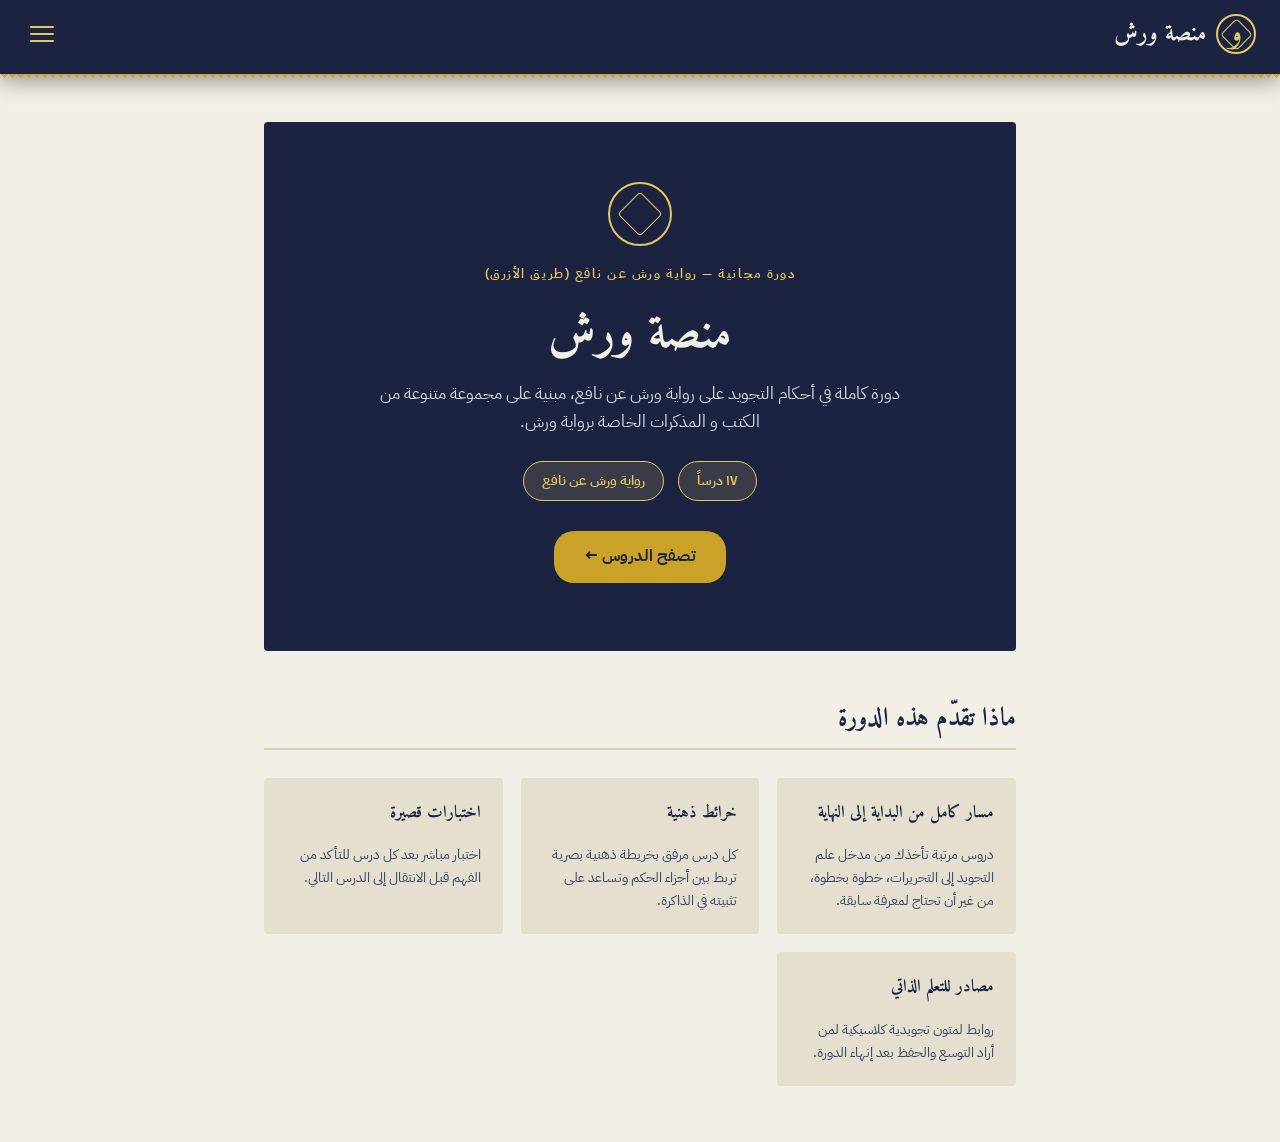
==== commit 40f729b8: "Update index.html" ====
--- a/index.html
+++ b/index.html
@@ -29,8 +29,7 @@
     <div class="medallion"></div>
     <p class="eyebrow">دورة مجانية — رواية ورش عن نافع (طريق الأزرق)</p>
     <h1>منصة ورش</h1>
-    <p class="lead">دورة كاملة في أحكام التجويد على رواية ورش عن نافع، مبنية على كتاب "منارة
-      العلم الشافع في رواية ورش" لنوارة لحلوحي.</p>
+    <p class="lead">دورة كاملة في أحكام التجويد على رواية ورش عن نافع، مبنية على مجموعة متنوعة من الكتب و المذكرات الخاصة برواية ورش.</p>
     <div class="hero-badges">
       <span class="hero-badge">١٧ درساً</span>
       <span class="hero-badge">رواية ورش عن نافع</span>
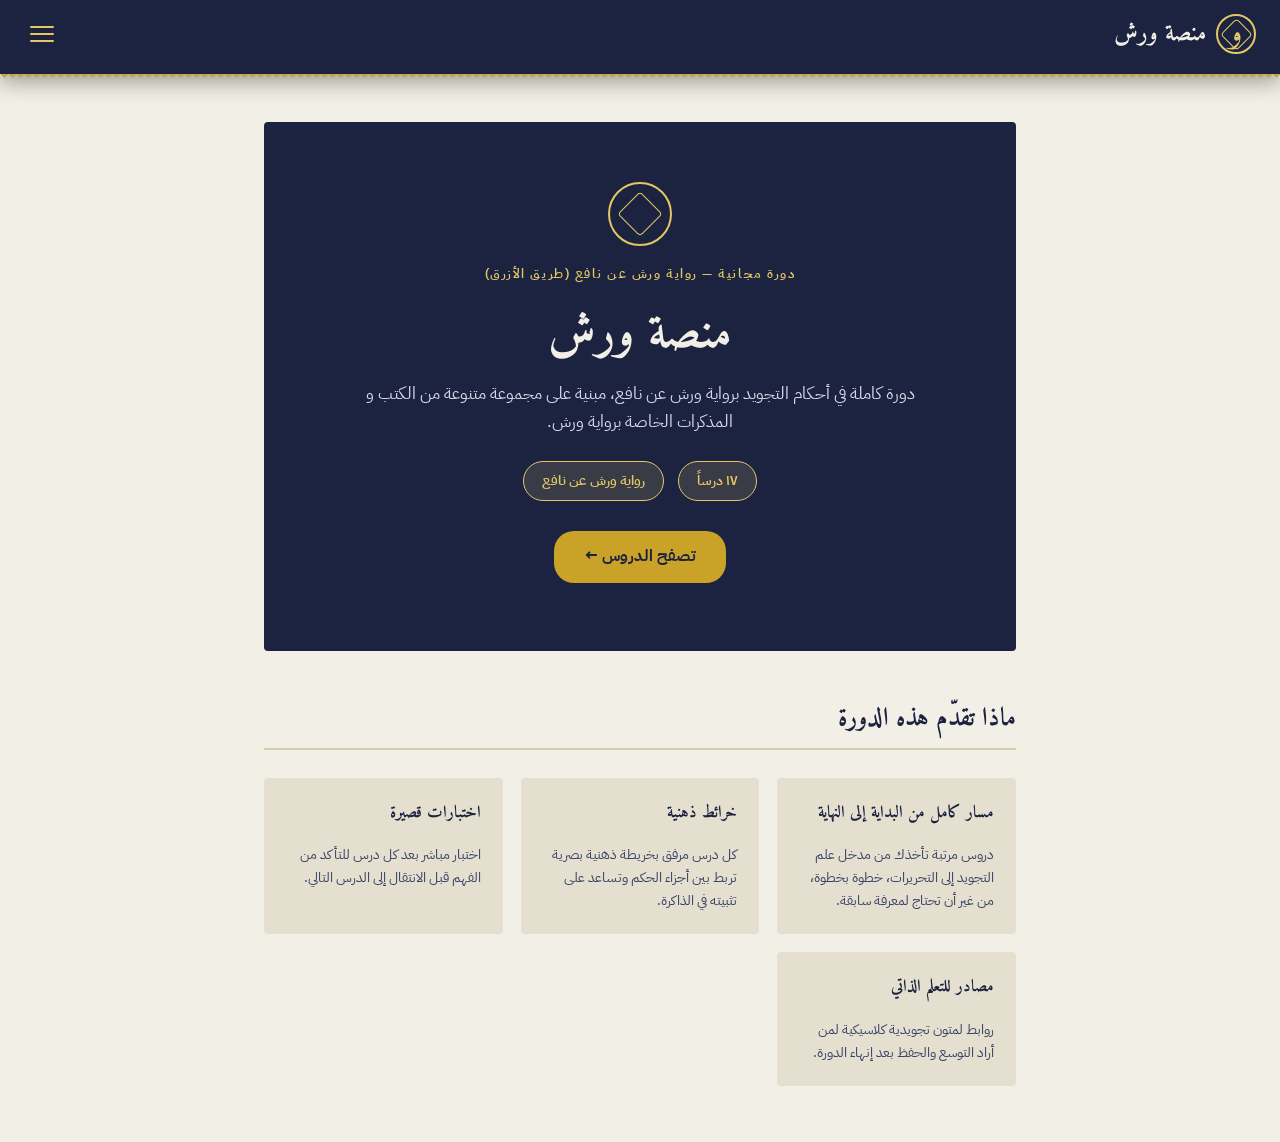
==== commit b3391de7: "Update index.html" ====
--- a/index.html
+++ b/index.html
@@ -29,7 +29,7 @@
     <div class="medallion"></div>
     <p class="eyebrow">دورة مجانية — رواية ورش عن نافع (طريق الأزرق)</p>
     <h1>منصة ورش</h1>
-    <p class="lead">دورة كاملة في أحكام التجويد على رواية ورش عن نافع، مبنية على مجموعة متنوعة من الكتب و المذكرات الخاصة برواية ورش.</p>
+    <p class="lead">دورة كاملة في أحكام التجويد برواية ورش عن نافع، مبنية على مجموعة متنوعة من الكتب و المذكرات الخاصة برواية ورش.</p>
     <div class="hero-badges">
       <span class="hero-badge">١٧ درساً</span>
       <span class="hero-badge">رواية ورش عن نافع</span>
